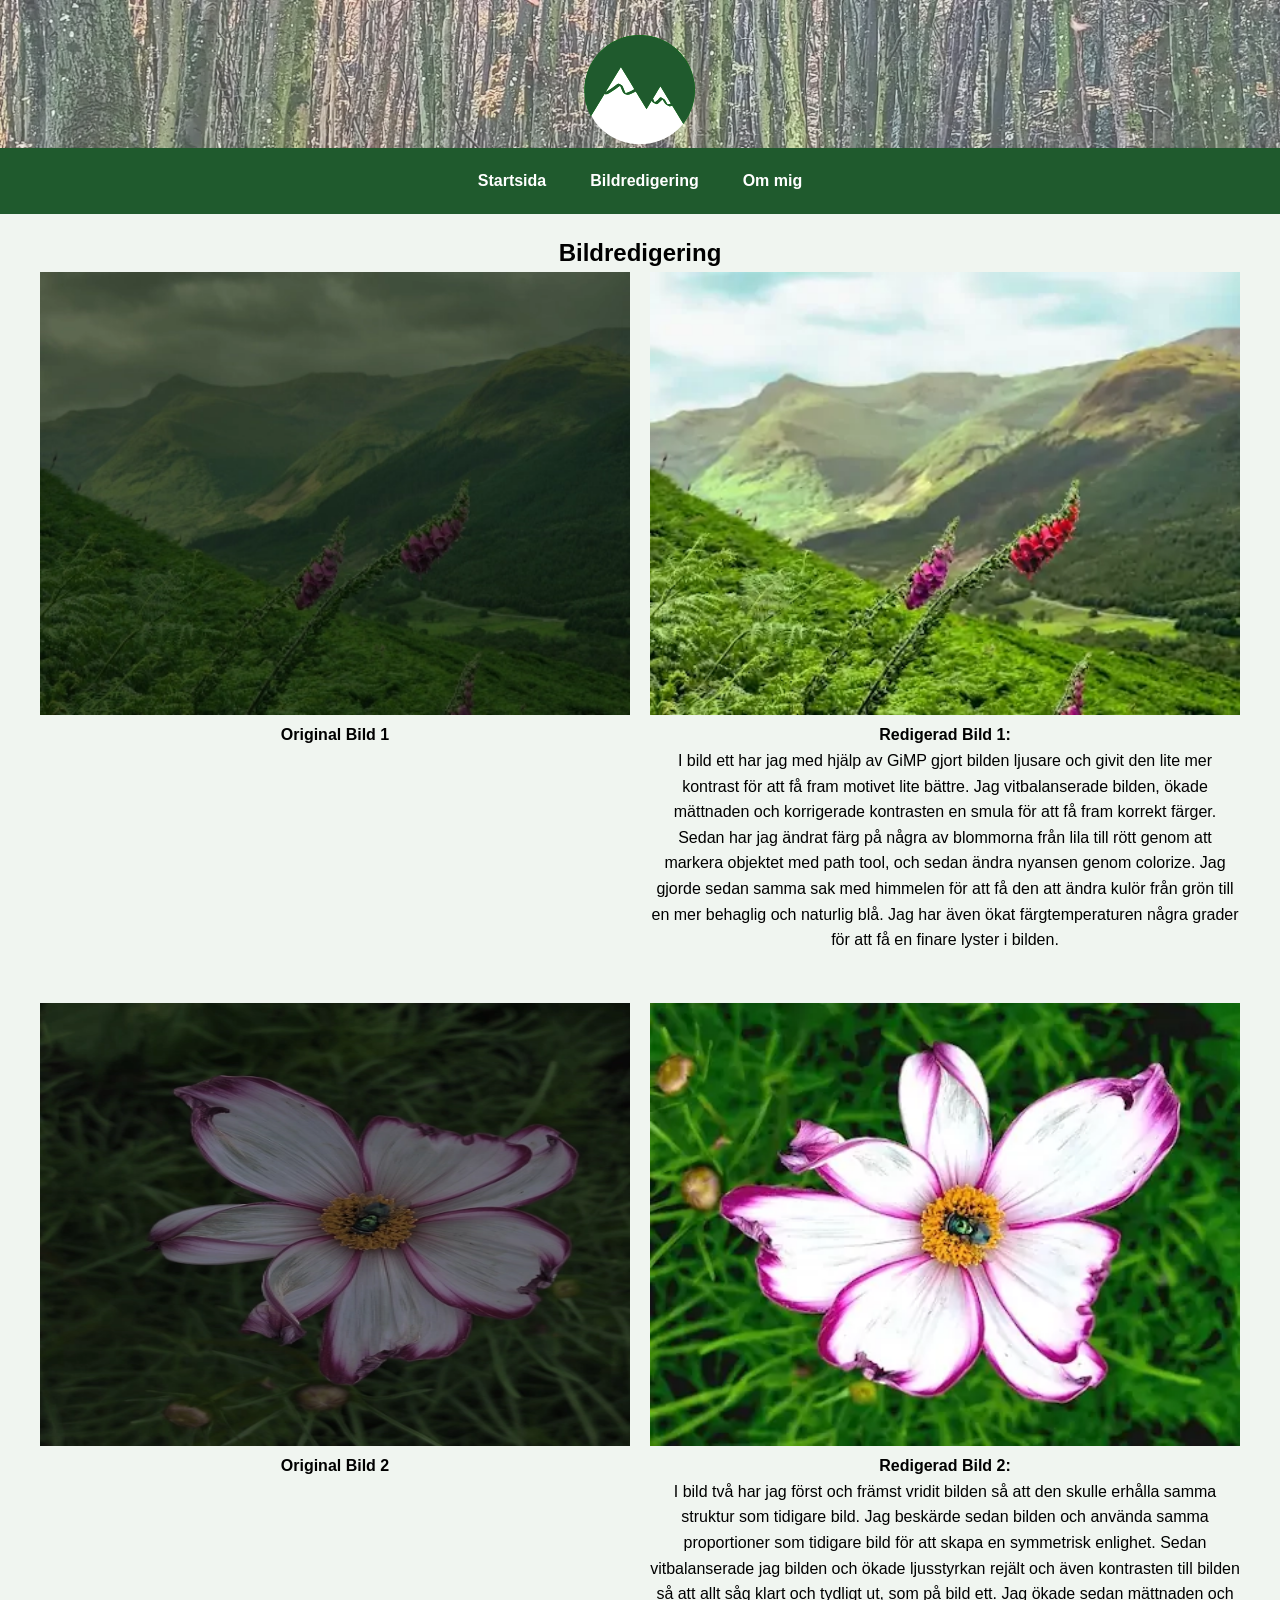
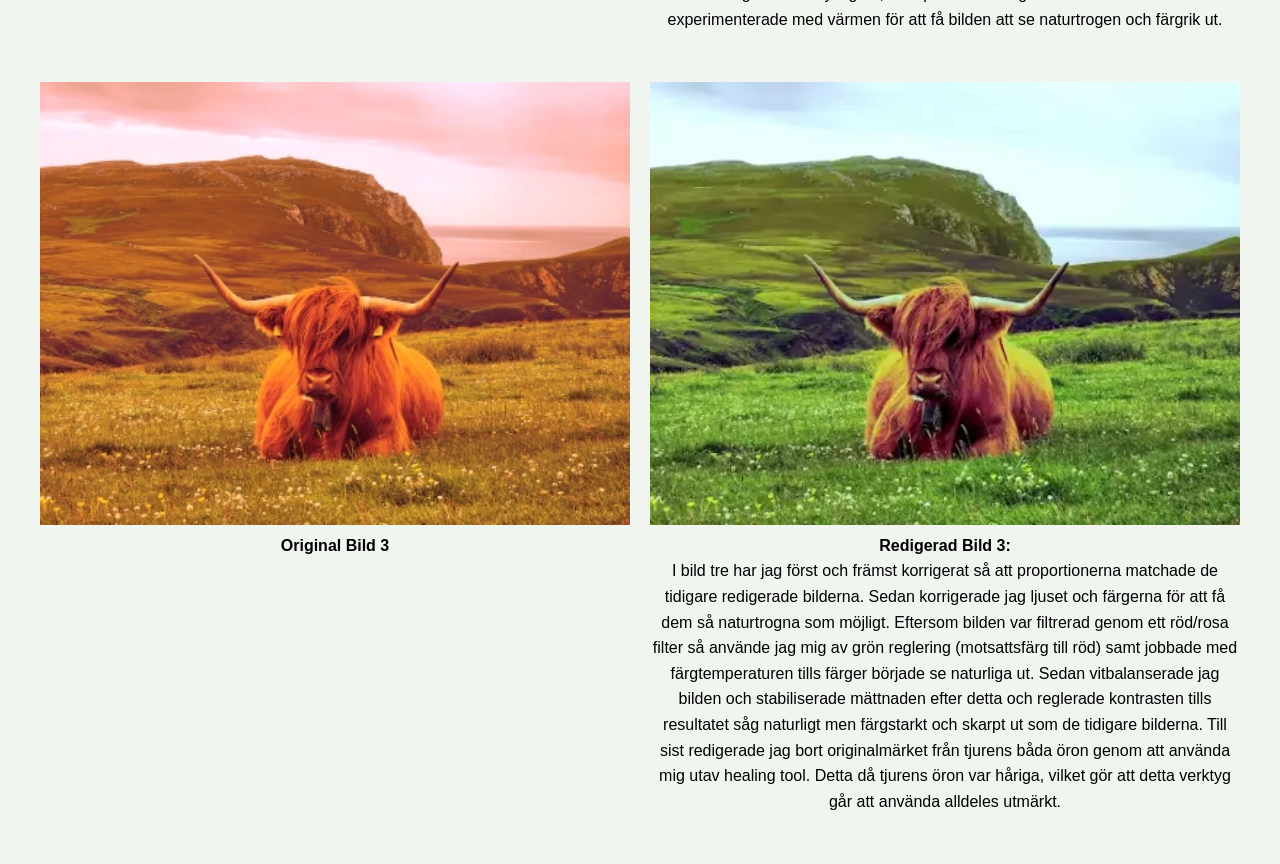
==== bildredigering.html @ dc393446 "1 1" ====
<!DOCTYPE html>
<html lang="sv">

<head>
    <meta charset="UTF-8">
    <meta name="viewport" content="width=device-width, initial-scale=1.0">
    <title>Bildredigering</title>

    <!-- Preload CSS -->
    <link rel="preload" href="css/style.css" as="style" onload="this.onload=null;this.rel='stylesheet'">
    <noscript><link rel="stylesheet" href="css/style.css"></noscript>

    <link rel="icon" type="image/png" sizes="32x32" href="bilder/favicon.png">
    <link rel="icon" type="image/x-icon" sizes="16x16" href="bilder/favicon.ico">
</head>

<body>
    <header class="hero">
        <!-- HEADERBILDEN MED ASPECT RATIO -->
        <picture>
            <source type="image/webp"
                srcset="./bilder/header-600.webp 600w,
                        ./bilder/header-1200.webp 1200w,
                        ./bilder/header.webp 2000w"
                sizes="100vw">
            <img src="./bilder/header.webp"
                 alt="Header-bild"
                 class="header-image"
                 width="1350" height="156"
                 fetchpriority="high">
        </picture>

        <!-- LOGOTYP MED FASTA MÅTT FÖR NOLL CLS -->
        <div class="logo-wrapper">
            <a href="index.html">
                <img src="./bilder/logo3.svg"
                     alt="Logotyp"
                     class="logo"
                     width="250"
                     height="120">
            </a>
        </div>
    </header>

    <nav class="main-nav">
        <ul>
            <li><a href="index.html">Startsida</a></li>
            <li><a href="bildredigering.html">Bildredigering</a></li>
            <li><a href="ommig.html">Om mig</a></li>
        </ul>
    </nav>

    <main>
        <section class="edit-gallery">
            <h2>Bildredigering</h2>

            <!-- OPTIMERADE BILDPAR -->
            <div class="edit-pair">
                <div>
                    <picture>
                        <source srcset="bilder/bilserie001.webp" type="image/webp">
                        <img src="bilder/bilserie001.jpg"
                             alt="Original Bild 1"
                             width="405" height="304"
                             fetchpriority="high"
                             style="aspect-ratio: 405 / 304;"
                             class="clickable-img">
                    </picture>
                    <p><strong>Original Bild 1</strong></p>
                </div>
                <div>
                    <picture>
                        <source srcset="bilder/bild1redigerad.webp" type="image/webp">
                        <img src="bilder/bild1redigerad.jpg"
                             alt="Redigerad Bild 1"
                             width="405" height="304"
                             fetchpriority="high"
                             style="aspect-ratio: 405 / 304;"
                             class="clickable-img">
                    </picture>
                    <p><strong>Redigerad Bild 1:</strong><br>I bild ett har jag med hjälp av GiMP gjort bilden ljusare
                        och givit den lite mer kontrast för att få fram motivet lite bättre. Jag vitbalanserade bilden,
                        ökade mättnaden och korrigerade kontrasten en smula för att få fram korrekt färger. Sedan har
                        jag ändrat färg på några av blommorna från lila till rött genom att markera objektet med path
                        tool, och sedan ändra nyansen genom colorize. Jag gjorde sedan samma sak med himmelen för att få
                        den att ändra kulör från grön till en mer behaglig och naturlig blå. Jag har även ökat
                        färgtemperaturen några grader för att få en finare lyster i bilden.</p>
                </div>
            </div>

            <div class="edit-pair">
                <div>
                    <picture>
                        <source srcset="bilder/bilserie006.webp" type="image/webp">
                        <img src="bilder/bilserie006.jpg"
                             alt="Original Bild 2"
                             width="405" height="304"
                             fetchpriority="high"
                             style="aspect-ratio: 405 / 304;"
                             class="clickable-img">
                    </picture>
                    <p><strong>Original Bild 2</strong></p>
                </div>
                <div>
                    <picture>
                        <source srcset="bilder/bild2redigerad.webp" type="image/webp">
                        <img src="bilder/bild2redigerad.jpg"
                             alt="Redigerad Bild 2"
                             width="405" height="304"
                             fetchpriority="high"
                             style="aspect-ratio: 405 / 304;"
                             class="clickable-img">
                    </picture>
                    <p><strong>Redigerad Bild 2:</strong><br>I bild två har jag först och främst vridit bilden så att
                        den skulle erhålla samma struktur som tidigare bild. Jag beskärde sedan bilden och använda samma
                        proportioner som tidigare bild för att skapa en symmetrisk enlighet. Sedan vitbalanserade jag
                        bilden och ökade ljusstyrkan rejält och även kontrasten till bilden så att allt såg klart och
                        tydligt ut, som på bild ett. Jag ökade sedan mättnaden och experimenterade med värmen för att få
                        bilden att se naturtrogen och färgrik ut.
                    </p>
                </div>
            </div>

            <div class="edit-pair">
                <div>
                    <picture>
                        <source srcset="bilder/bilserie010.webp" type="image/webp">
                        <img src="bilder/bilserie010.jpg"
                             alt="Original Bild 3"
                             width="405" height="304"
                             fetchpriority="high"
                             style="aspect-ratio: 405 / 304;"
                             class="clickable-img">
                    </picture>
                    <p><strong>Original Bild 3</strong></p>
                </div>
                <div>
                    <picture>
                        <source srcset="bilder/bild3redigerad.webp" type="image/webp">
                        <img src="bilder/bild3redigerad.jpg"
                             alt="Redigerad Bild 3"
                             width="405" height="304"
                             fetchpriority="high"
                             style="aspect-ratio: 405 / 304;"
                             class="clickable-img">
                    </picture>
                    <p><strong>Redigerad Bild 3:</strong><br>I bild tre har jag först och främst korrigerat så att
                        proportionerna matchade de tidigare redigerade bilderna. Sedan korrigerade jag ljuset och
                        färgerna för att få dem så naturtrogna som möjligt. Eftersom bilden var filtrerad genom ett
                        röd/rosa filter så använde jag mig av grön reglering (motsattsfärg till röd) samt jobbade med
                        färgtemperaturen tills färger började se naturliga ut. Sedan vitbalanserade jag bilden och
                        stabiliserade mättnaden efter detta och reglerade kontrasten tills resultatet såg naturligt men
                        färgstarkt och skarpt ut som de tidigare bilderna. Till sist redigerade jag bort originalmärket
                        från tjurens båda öron genom att använda mig utav healing tool. Detta då tjurens öron var
                        håriga, vilket gör att detta verktyg går att använda alldeles utmärkt.</p>
                </div>
            </div>

        </section>
    </main>

    <div id="imgPopup" onclick="this.style.display='none'">
        <img id="popupImg" src="[data-uri]" alt="">
    </div>

    <script>
        const images = document.querySelectorAll('.clickable-img');
        const popup = document.getElementById('imgPopup');
        const popupImg = document.getElementById('popupImg');

        images.forEach(img => {
            img.addEventListener('click', () => {
                popup.style.display = 'flex';
                popupImg.src = img.src;
            });
        });
    </script>
</body>

</html>
---- css/style.css ----
/* === Reset och grundläggande === */
* {
    margin: 0;
    padding: 0;
    box-sizing: border-box;
}

body {
    font-family: Arial, sans-serif;
    line-height: 1.6;
    background-color: #f0f5f0;
}

/* === Header (Hero) === */
.hero {
    position: relative;
    width: 100%;
    aspect-ratio: 1350 / 156; /* Fixar CLS utan att påverka designen */
}

.header-image {
    width: 100%;
    height: 100%;
    display: block;
    object-fit: cover;
}

/* === Logotyp === */
.logo {
    position: absolute;
    top: 50%;
    left: 50%;
    transform: translate(-50%, -50%);
    max-width: 30%;
    max-height: 70%;
    width: auto;
    height: auto;
}

/* === Navigation === */
.main-nav {
    background-color: #1f5a2d;
}

.main-nav ul {
    list-style: none;
    display: flex;
    justify-content: center;
    gap: 20px;
    padding: 20px 0;
    flex-wrap: wrap;
}

.main-nav a {
    text-decoration: none;
    color: white;
    font-weight: bold;
    padding: 8px 12px;
    transition: background 0.3s;
}

.main-nav a:hover {
    background-color: #15421f;
    border-radius: 5px;
}

/* === Main === */
main {
    margin-top: 20px;
}

/* === Galleri / Grid (index.html) === */
.grid {
    display: flex;
    flex-wrap: wrap;
    gap: 10px;
    width: 100%;
    margin: 0 auto 20px auto;
    justify-content: center;
}

.grid picture {
    width: 30%;
    display: block;
}

.grid picture img {
    width: 100%;
    height: auto;
    display: block;
}

/* === Textlayout (alla sidor) === */
.text-container {
    max-width: 800px;
    margin: 0 auto;
    text-align: center;
    padding: 20px;
    font-size: 18px;
    line-height: 1.6;
}

/* === Bildredigering.html === */
.edit-pair {
    display: flex;
    flex-wrap: wrap;
    gap: 20px;
    margin: 0 auto 30px auto;
    max-width: 1200px;
    justify-content: center;
}

.edit-pair div {
    flex: 1 1 45%;
}

.edit-pair img {
    width: 100%;
    height: auto;
}

.clickable-img {
    cursor: pointer;
    transition: transform 0.3s;
}

.clickable-img:hover {
    transform: scale(1.05);
}

#imgPopup {
    display: none;
    position: fixed;
    top: 0;
    left: 0;
    right: 0;
    bottom: 0;
    background-color: rgba(0, 0, 0, 0.8);
    justify-content: center;
    align-items: center;
    z-index: 1000;
}

#imgPopup img {
    max-width: 90%;
    max-height: 90%;
    box-shadow: 0 0 20px rgba(0, 0, 0, 0.5);
}

/* === Om mig === */
.about-me {
    display: flex;
    flex-direction: column;
    align-items: center;
    text-align: center;
    padding: 0;
}

.profile-pic {
    width: 300px;
    height: 300px;
    border-radius: 50%;
    margin-bottom: 20px;
}

/* === Centrera text i gallerier === */
.edit-gallery,
.gallery {
    text-align: center;
}

.edit-gallery .edit-pair div p,
.gallery h2,
.gallery p {
    margin-bottom: 20px;
}

/* === Responsivitet === */
@media (max-width: 1024px) {
    .grid picture {
        width: calc(50% - 10px);
    }
    .edit-pair div {
        flex: 1 1 100%;
    }
}

@media (max-width: 768px) {
    .grid picture,
    .edit-pair div {
        width: 100%;
    }

    .main-nav ul {
        flex-direction: row;
        gap: 10px;
        flex-wrap: wrap;
    }

    .header-image {
        height: 200px;
        object-fit: cover;
        width: 100%;
    }

    .logo {
        max-width: 70%;
        max-height: 70%;
        width: auto;
        height: auto;
    }
}

/* === Stabil yta för logotyp (fixar CLS helt) === */
.logo-wrapper {
    position: absolute;
    top: 0;
    left: 0;
    width: 100%;
    height: 180px; /* Samma som hero-min-height */
    display: flex;
    justify-content: center;
    align-items: center;
}

/* Loggan skalas men ändrar inte layout */
.logo {
    width: 250px;
    height: 120px;
}
---- css/style.css ----
/* === Reset och grundläggande === */
* {
    margin: 0;
    padding: 0;
    box-sizing: border-box;
}

body {
    font-family: Arial, sans-serif;
    line-height: 1.6;
    background-color: #f0f5f0;
}

/* === Header (Hero) === */
.hero {
    position: relative;
    width: 100%;
    aspect-ratio: 1350 / 156; /* Fixar CLS utan att påverka designen */
}

.header-image {
    width: 100%;
    height: 100%;
    display: block;
    object-fit: cover;
}

/* === Logotyp === */
.logo {
    position: absolute;
    top: 50%;
    left: 50%;
    transform: translate(-50%, -50%);
    max-width: 30%;
    max-height: 70%;
    width: auto;
    height: auto;
}

/* === Navigation === */
.main-nav {
    background-color: #1f5a2d;
}

.main-nav ul {
    list-style: none;
    display: flex;
    justify-content: center;
    gap: 20px;
    padding: 20px 0;
    flex-wrap: wrap;
}

.main-nav a {
    text-decoration: none;
    color: white;
    font-weight: bold;
    padding: 8px 12px;
    transition: background 0.3s;
}

.main-nav a:hover {
    background-color: #15421f;
    border-radius: 5px;
}

/* === Main === */
main {
    margin-top: 20px;
}

/* === Galleri / Grid (index.html) === */
.grid {
    display: flex;
    flex-wrap: wrap;
    gap: 10px;
    width: 100%;
    margin: 0 auto 20px auto;
    justify-content: center;
}

.grid picture {
    width: 30%;
    display: block;
}

.grid picture img {
    width: 100%;
    height: auto;
    display: block;
}

/* === Textlayout (alla sidor) === */
.text-container {
    max-width: 800px;
    margin: 0 auto;
    text-align: center;
    padding: 20px;
    font-size: 18px;
    line-height: 1.6;
}

/* === Bildredigering.html === */
.edit-pair {
    display: flex;
    flex-wrap: wrap;
    gap: 20px;
    margin: 0 auto 30px auto;
    max-width: 1200px;
    justify-content: center;
}

.edit-pair div {
    flex: 1 1 45%;
}

.edit-pair img {
    width: 100%;
    height: auto;
}

.clickable-img {
    cursor: pointer;
    transition: transform 0.3s;
}

.clickable-img:hover {
    transform: scale(1.05);
}

#imgPopup {
    display: none;
    position: fixed;
    top: 0;
    left: 0;
    right: 0;
    bottom: 0;
    background-color: rgba(0, 0, 0, 0.8);
    justify-content: center;
    align-items: center;
    z-index: 1000;
}

#imgPopup img {
    max-width: 90%;
    max-height: 90%;
    box-shadow: 0 0 20px rgba(0, 0, 0, 0.5);
}

/* === Om mig === */
.about-me {
    display: flex;
    flex-direction: column;
    align-items: center;
    text-align: center;
    padding: 0;
}

.profile-pic {
    width: 300px;
    height: 300px;
    border-radius: 50%;
    margin-bottom: 20px;
}

/* === Centrera text i gallerier === */
.edit-gallery,
.gallery {
    text-align: center;
}

.edit-gallery .edit-pair div p,
.gallery h2,
.gallery p {
    margin-bottom: 20px;
}

/* === Responsivitet === */
@media (max-width: 1024px) {
    .grid picture {
        width: calc(50% - 10px);
    }
    .edit-pair div {
        flex: 1 1 100%;
    }
}

@media (max-width: 768px) {
    .grid picture,
    .edit-pair div {
        width: 100%;
    }

    .main-nav ul {
        flex-direction: row;
        gap: 10px;
        flex-wrap: wrap;
    }

    .header-image {
        height: 200px;
        object-fit: cover;
        width: 100%;
    }

    .logo {
        max-width: 70%;
        max-height: 70%;
        width: auto;
        height: auto;
    }
}

/* === Stabil yta för logotyp (fixar CLS helt) === */
.logo-wrapper {
    position: absolute;
    top: 0;
    left: 0;
    width: 100%;
    height: 180px; /* Samma som hero-min-height */
    display: flex;
    justify-content: center;
    align-items: center;
}

/* Loggan skalas men ändrar inte layout */
.logo {
    width: 250px;
    height: 120px;
}
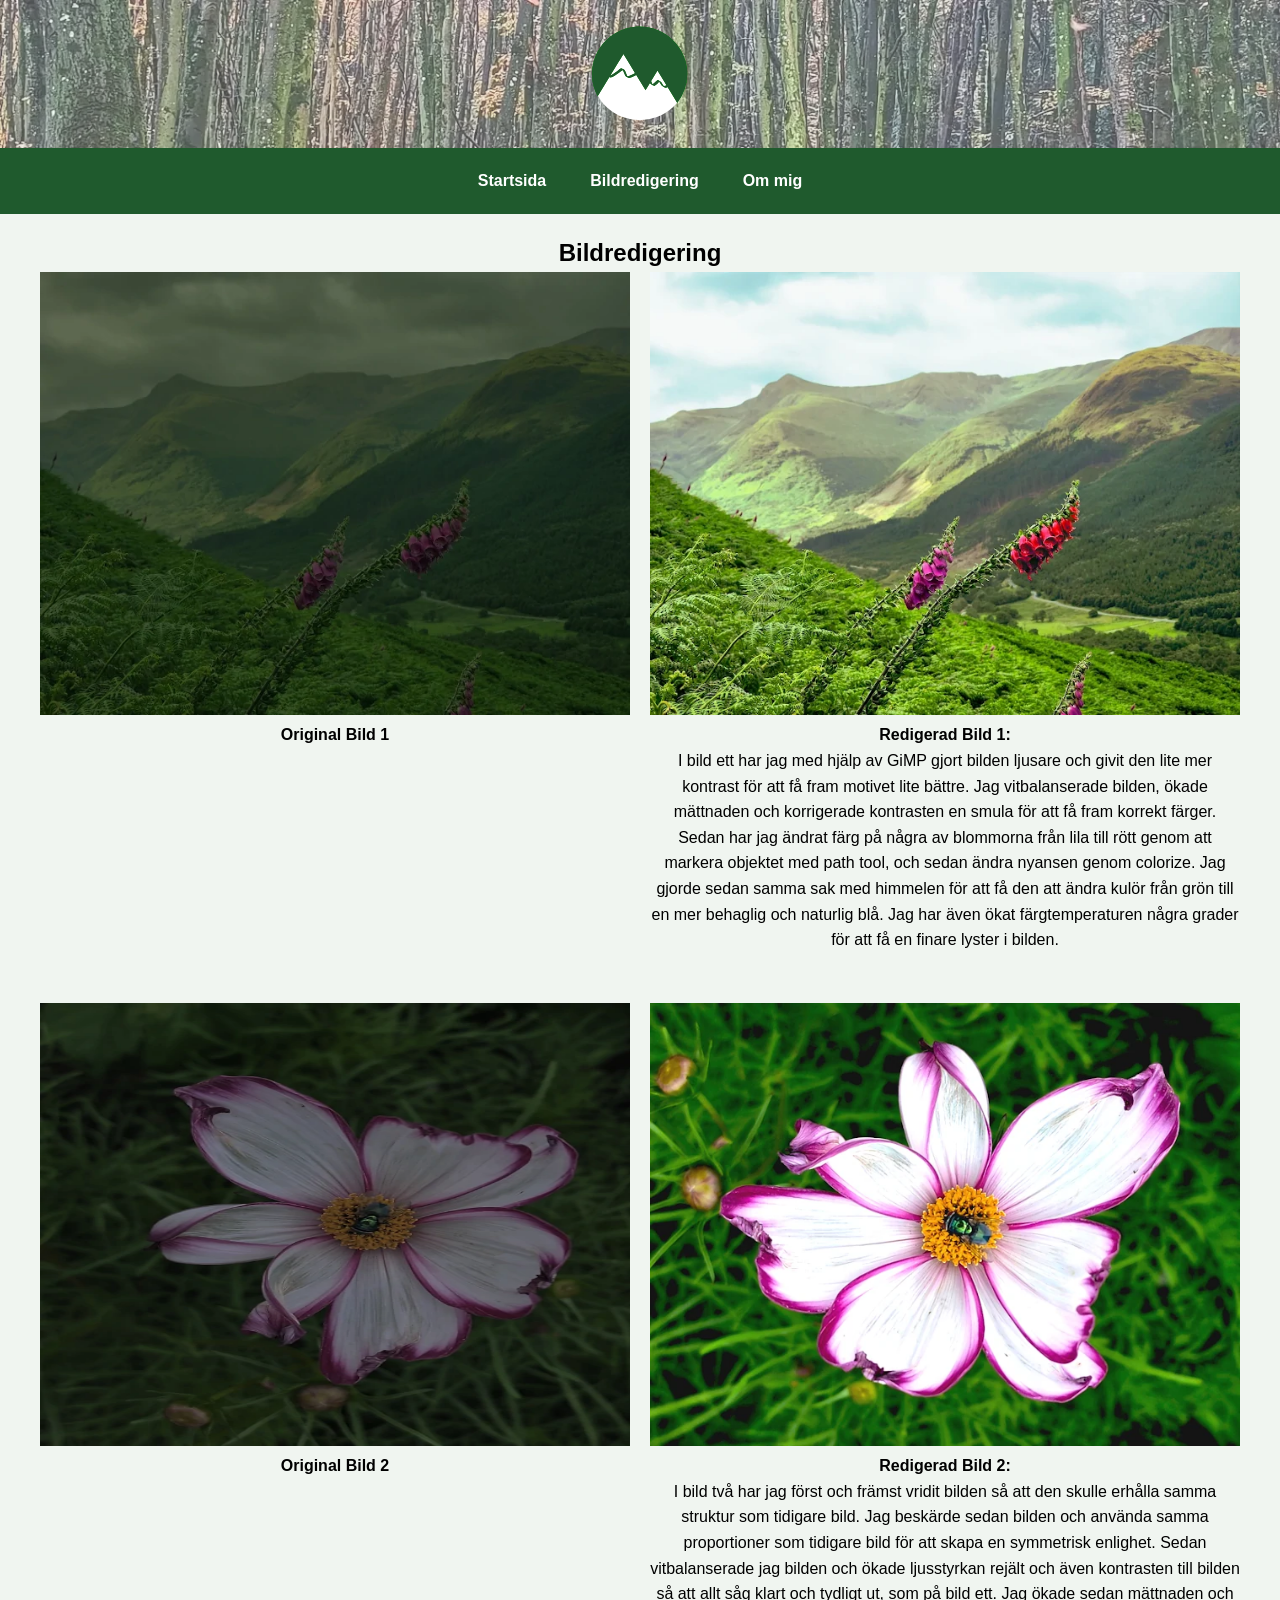
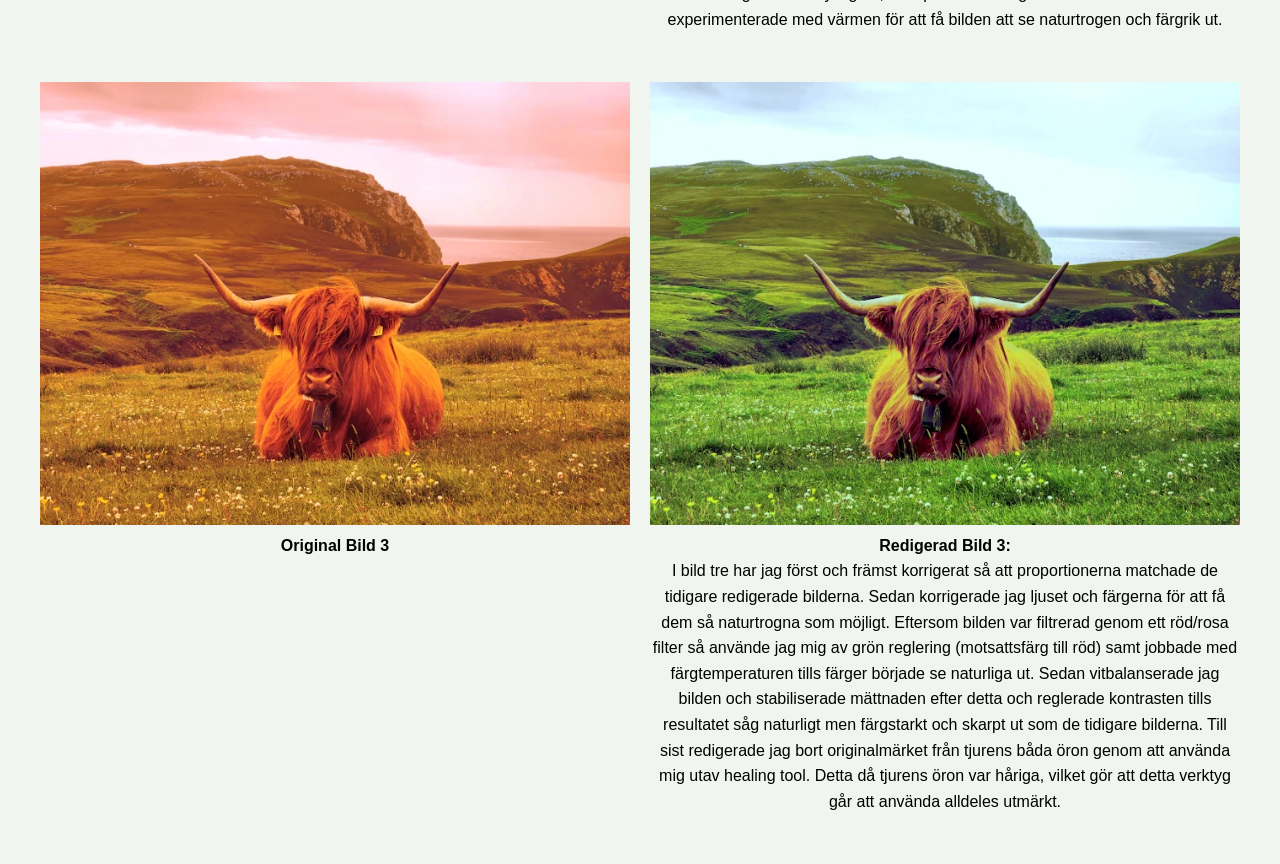
==== commit ab801d16: "Update bildredigering.html" ====
--- a/bildredigering.html
+++ b/bildredigering.html
@@ -6,8 +6,7 @@
     <meta name="viewport" content="width=device-width, initial-scale=1.0">
     <title>Bildredigering</title>
 
-    <!-- Preload CSS -->
-    <link rel="preload" href="css/style.css" as="style" onload="this.onload=null;this.rel='stylesheet'">
+    <link rel="stylesheet" href="css/style.css">
     <noscript><link rel="stylesheet" href="css/style.css"></noscript>
 
     <link rel="icon" type="image/png" sizes="32x32" href="bilder/favicon.png">
@@ -94,7 +93,7 @@
                         <source srcset="bilder/bilserie006.webp" type="image/webp">
                         <img src="bilder/bilserie006.jpg"
                              alt="Original Bild 2"
-                             width="405" height="304"
+                             width="304" height="405"
                              fetchpriority="high"
                              style="aspect-ratio: 405 / 304;"
                              class="clickable-img">
@@ -177,4 +176,6 @@
     </script>
 </body>
 
-</html>+
+</html>
+
--- a/css/style.css
+++ b/css/style.css
@@ -1,4 +1,4 @@
-/* === Reset och grundläggande === */
+/* === Reset === */
 * {
     margin: 0;
     padding: 0;
@@ -11,11 +11,11 @@
     background-color: #f0f5f0;
 }
 
-/* === Header (Hero) === */
+/* === Header / Hero === */
 .hero {
     position: relative;
     width: 100%;
-    aspect-ratio: 1350 / 156; /* Fixar CLS utan att påverka designen */
+    aspect-ratio: 1350 / 156; /* Stabil höjd utan CLS */
 }
 
 .header-image {
@@ -25,7 +25,7 @@
     object-fit: cover;
 }
 
-/* === Logotyp === */
+/* === Logotyp (samma regler som referenssidan) === */
 .logo {
     position: absolute;
     top: 50%;
@@ -37,6 +37,15 @@
     height: auto;
 }
 
+/* Stabil yta för logotyp — förbättrad CLS */
+.logo-wrapper {
+    position: absolute;
+    inset: 0;
+    display: flex;
+    justify-content: center;
+    align-items: center;
+}
+
 /* === Navigation === */
 .main-nav {
     background-color: #1f5a2d;
@@ -64,19 +73,18 @@
     border-radius: 5px;
 }
 
-/* === Main === */
 main {
     margin-top: 20px;
 }
 
-/* === Galleri / Grid (index.html) === */
+/* === Index-galleriet === */
 .grid {
     display: flex;
     flex-wrap: wrap;
     gap: 10px;
     width: 100%;
+    justify-content: center;
     margin: 0 auto 20px auto;
-    justify-content: center;
 }
 
 .grid picture {
@@ -90,7 +98,7 @@
     display: block;
 }
 
-/* === Textlayout (alla sidor) === */
+/* === Textlayout === */
 .text-container {
     max-width: 800px;
     margin: 0 auto;
@@ -100,7 +108,7 @@
     line-height: 1.6;
 }
 
-/* === Bildredigering.html === */
+/* === Bildredigering === */
 .edit-pair {
     display: flex;
     flex-wrap: wrap;
@@ -128,13 +136,11 @@
     transform: scale(1.05);
 }
 
+/* Popup-bild */
 #imgPopup {
     display: none;
     position: fixed;
-    top: 0;
-    left: 0;
-    right: 0;
-    bottom: 0;
+    inset: 0;
     background-color: rgba(0, 0, 0, 0.8);
     justify-content: center;
     align-items: center;
@@ -147,13 +153,12 @@
     box-shadow: 0 0 20px rgba(0, 0, 0, 0.5);
 }
 
-/* === Om mig === */
+/* === Om mig-sidan === */
 .about-me {
     display: flex;
     flex-direction: column;
     align-items: center;
     text-align: center;
-    padding: 0;
 }
 
 .profile-pic {
@@ -163,7 +168,7 @@
     margin-bottom: 20px;
 }
 
-/* === Centrera text i gallerier === */
+/* === Centrering i gallerier === */
 .edit-gallery,
 .gallery {
     text-align: center;
@@ -176,15 +181,19 @@
 }
 
 /* === Responsivitet === */
+
+/* Tablet */
 @media (max-width: 1024px) {
     .grid picture {
         width: calc(50% - 10px);
     }
+
     .edit-pair div {
         flex: 1 1 100%;
     }
 }
 
+/* Mobil */
 @media (max-width: 768px) {
     .grid picture,
     .edit-pair div {
@@ -192,7 +201,6 @@
     }
 
     .main-nav ul {
-        flex-direction: row;
         gap: 10px;
         flex-wrap: wrap;
     }
@@ -200,31 +208,11 @@
     .header-image {
         height: 200px;
         object-fit: cover;
-        width: 100%;
-    }
-
+    }
+
+    /* Logotyp — exakt som referenssidan */
     .logo {
-        max-width: 70%;
-        max-height: 70%;
-        width: auto;
-        height: auto;
-    }
-}
-
-/* === Stabil yta för logotyp (fixar CLS helt) === */
-.logo-wrapper {
-    position: absolute;
-    top: 0;
-    left: 0;
-    width: 100%;
-    height: 180px; /* Samma som hero-min-height */
-    display: flex;
-    justify-content: center;
-    align-items: center;
-}
-
-/* Loggan skalas men ändrar inte layout */
-.logo {
-    width: 250px;
-    height: 120px;
-}+        height: 40%;
+        max-height: 100px;
+    }
+}
--- a/css/style.css
+++ b/css/style.css
@@ -1,4 +1,4 @@
-/* === Reset och grundläggande === */
+/* === Reset === */
 * {
     margin: 0;
     padding: 0;
@@ -11,11 +11,11 @@
     background-color: #f0f5f0;
 }
 
-/* === Header (Hero) === */
+/* === Header / Hero === */
 .hero {
     position: relative;
     width: 100%;
-    aspect-ratio: 1350 / 156; /* Fixar CLS utan att påverka designen */
+    aspect-ratio: 1350 / 156; /* Stabil höjd utan CLS */
 }
 
 .header-image {
@@ -25,7 +25,7 @@
     object-fit: cover;
 }
 
-/* === Logotyp === */
+/* === Logotyp (samma regler som referenssidan) === */
 .logo {
     position: absolute;
     top: 50%;
@@ -37,6 +37,15 @@
     height: auto;
 }
 
+/* Stabil yta för logotyp — förbättrad CLS */
+.logo-wrapper {
+    position: absolute;
+    inset: 0;
+    display: flex;
+    justify-content: center;
+    align-items: center;
+}
+
 /* === Navigation === */
 .main-nav {
     background-color: #1f5a2d;
@@ -64,19 +73,18 @@
     border-radius: 5px;
 }
 
-/* === Main === */
 main {
     margin-top: 20px;
 }
 
-/* === Galleri / Grid (index.html) === */
+/* === Index-galleriet === */
 .grid {
     display: flex;
     flex-wrap: wrap;
     gap: 10px;
     width: 100%;
+    justify-content: center;
     margin: 0 auto 20px auto;
-    justify-content: center;
 }
 
 .grid picture {
@@ -90,7 +98,7 @@
     display: block;
 }
 
-/* === Textlayout (alla sidor) === */
+/* === Textlayout === */
 .text-container {
     max-width: 800px;
     margin: 0 auto;
@@ -100,7 +108,7 @@
     line-height: 1.6;
 }
 
-/* === Bildredigering.html === */
+/* === Bildredigering === */
 .edit-pair {
     display: flex;
     flex-wrap: wrap;
@@ -128,13 +136,11 @@
     transform: scale(1.05);
 }
 
+/* Popup-bild */
 #imgPopup {
     display: none;
     position: fixed;
-    top: 0;
-    left: 0;
-    right: 0;
-    bottom: 0;
+    inset: 0;
     background-color: rgba(0, 0, 0, 0.8);
     justify-content: center;
     align-items: center;
@@ -147,13 +153,12 @@
     box-shadow: 0 0 20px rgba(0, 0, 0, 0.5);
 }
 
-/* === Om mig === */
+/* === Om mig-sidan === */
 .about-me {
     display: flex;
     flex-direction: column;
     align-items: center;
     text-align: center;
-    padding: 0;
 }
 
 .profile-pic {
@@ -163,7 +168,7 @@
     margin-bottom: 20px;
 }
 
-/* === Centrera text i gallerier === */
+/* === Centrering i gallerier === */
 .edit-gallery,
 .gallery {
     text-align: center;
@@ -176,15 +181,19 @@
 }
 
 /* === Responsivitet === */
+
+/* Tablet */
 @media (max-width: 1024px) {
     .grid picture {
         width: calc(50% - 10px);
     }
+
     .edit-pair div {
         flex: 1 1 100%;
     }
 }
 
+/* Mobil */
 @media (max-width: 768px) {
     .grid picture,
     .edit-pair div {
@@ -192,7 +201,6 @@
     }
 
     .main-nav ul {
-        flex-direction: row;
         gap: 10px;
         flex-wrap: wrap;
     }
@@ -200,31 +208,11 @@
     .header-image {
         height: 200px;
         object-fit: cover;
-        width: 100%;
-    }
-
+    }
+
+    /* Logotyp — exakt som referenssidan */
     .logo {
-        max-width: 70%;
-        max-height: 70%;
-        width: auto;
-        height: auto;
-    }
-}
-
-/* === Stabil yta för logotyp (fixar CLS helt) === */
-.logo-wrapper {
-    position: absolute;
-    top: 0;
-    left: 0;
-    width: 100%;
-    height: 180px; /* Samma som hero-min-height */
-    display: flex;
-    justify-content: center;
-    align-items: center;
-}
-
-/* Loggan skalas men ändrar inte layout */
-.logo {
-    width: 250px;
-    height: 120px;
-}+        height: 40%;
+        max-height: 100px;
+    }
+}
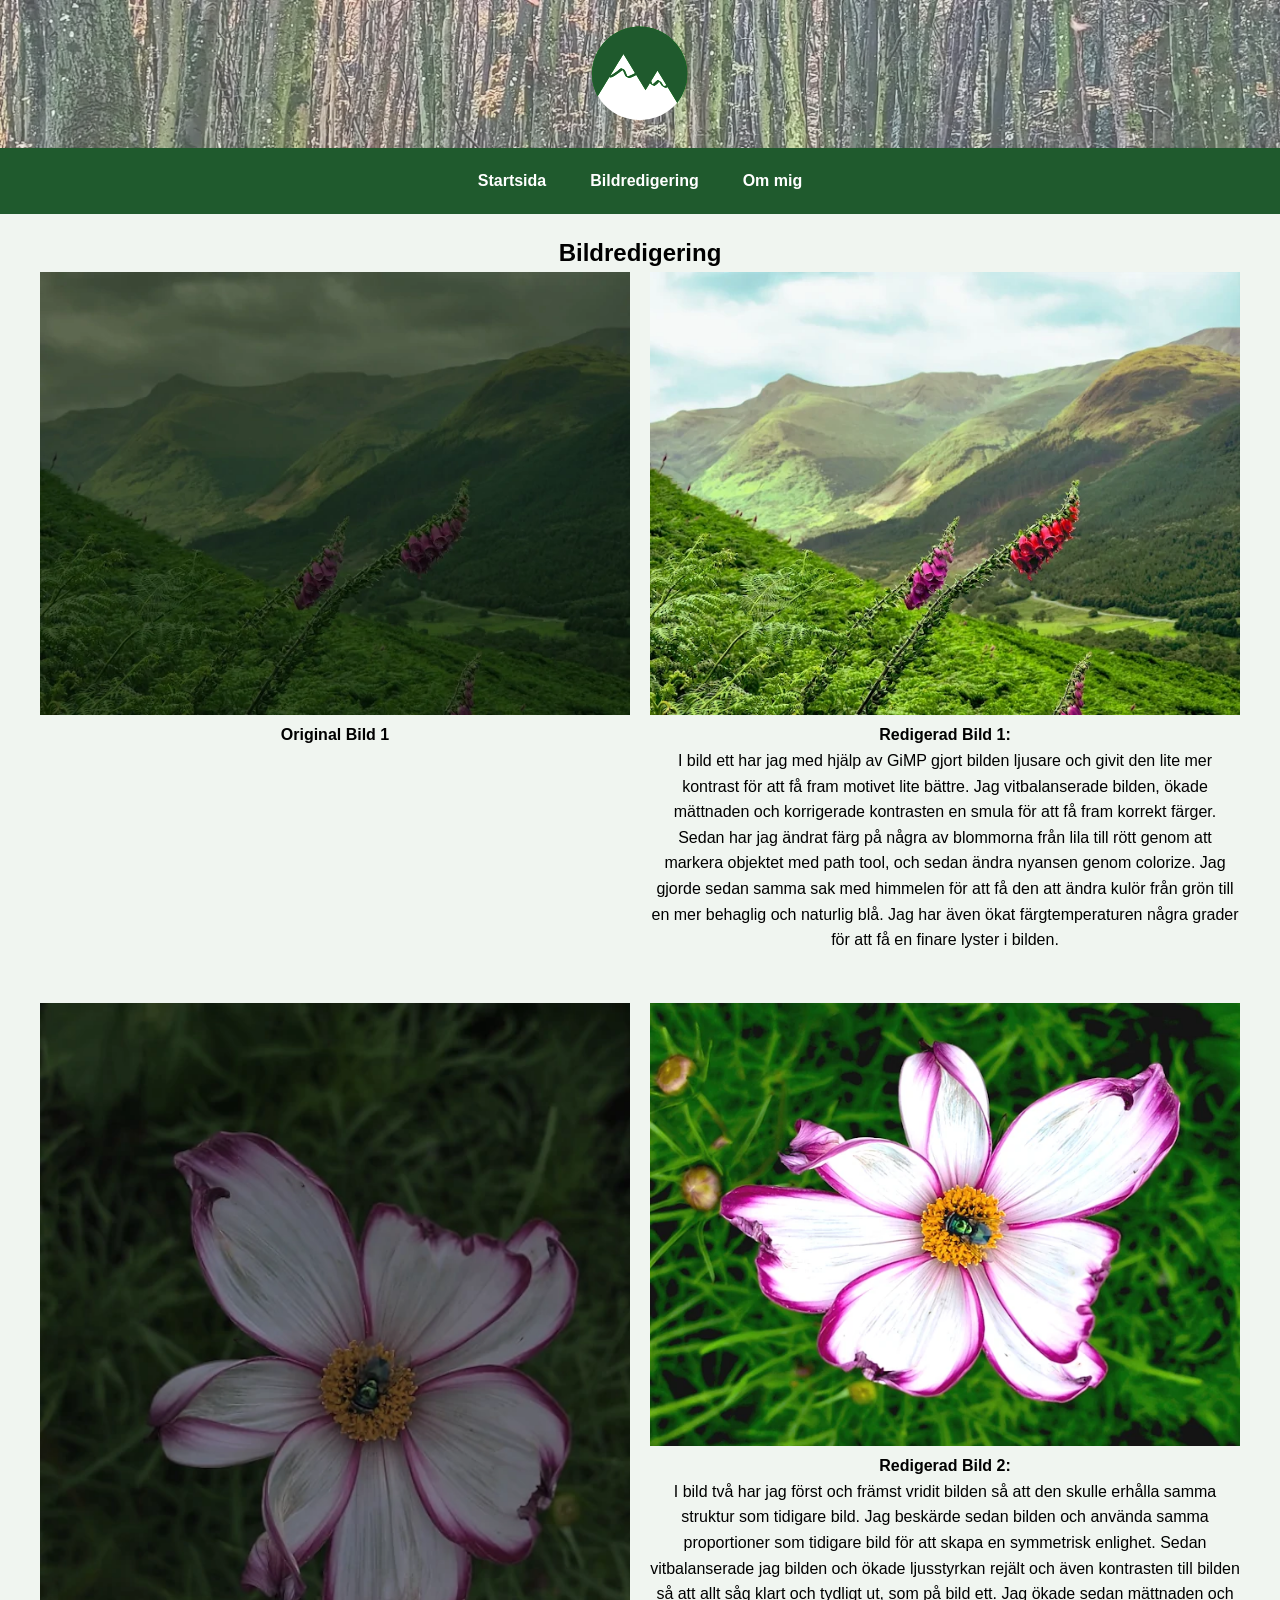
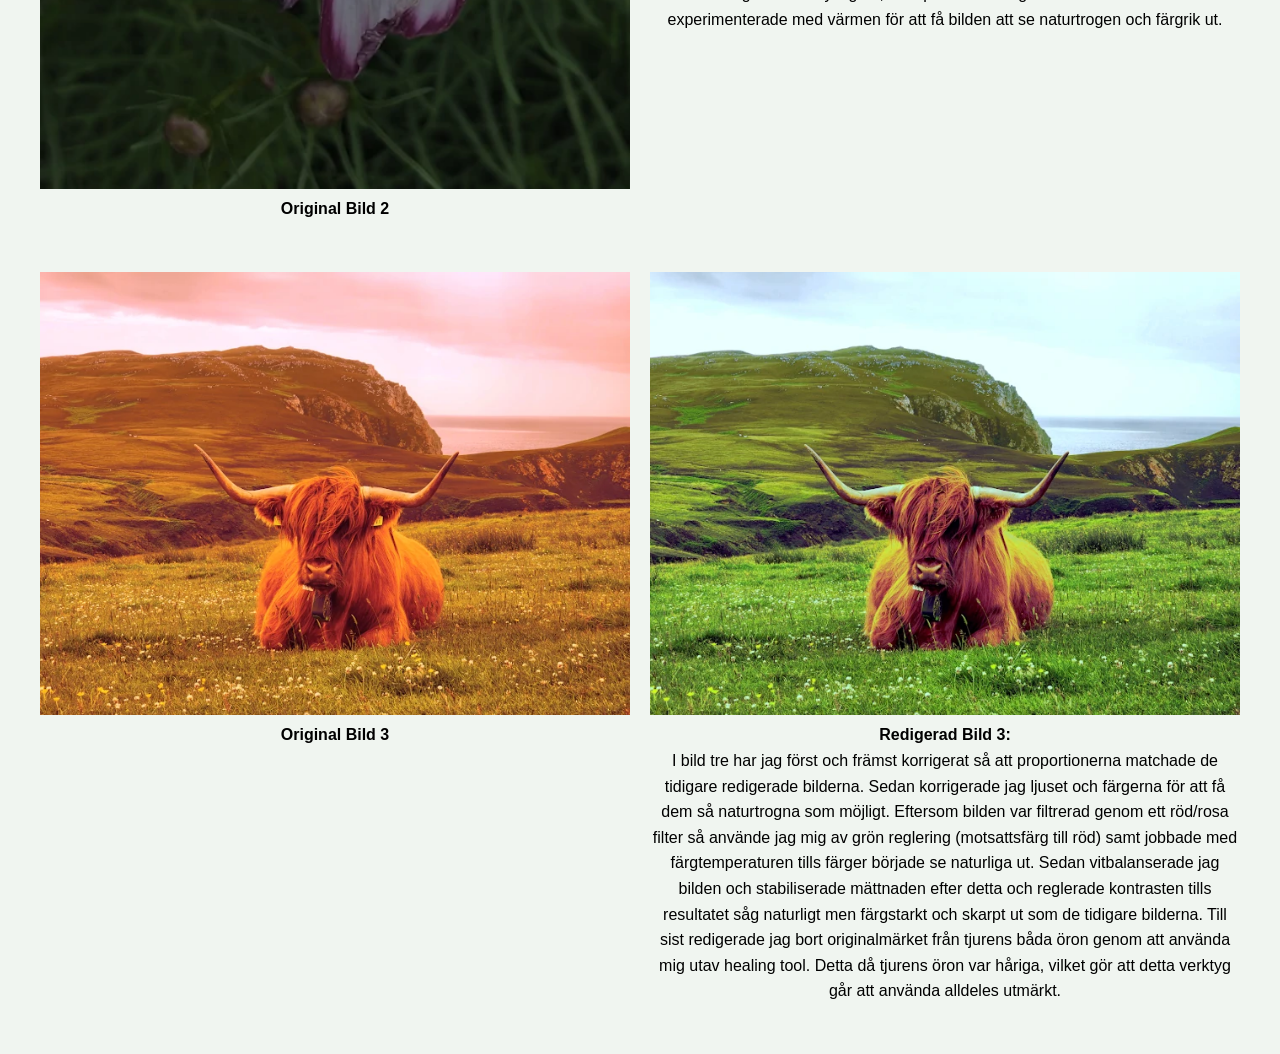
==== commit 1bb73345: "Update bildredigering.html" ====
--- a/bildredigering.html
+++ b/bildredigering.html
@@ -95,7 +95,7 @@
                              alt="Original Bild 2"
                              width="304" height="405"
                              fetchpriority="high"
-                             style="aspect-ratio: 405 / 304;"
+                             style="aspect-ratio: 304 / 405;"
                              class="clickable-img">
                     </picture>
                     <p><strong>Original Bild 2</strong></p>
@@ -179,3 +179,4 @@
 
 </html>
 
+
